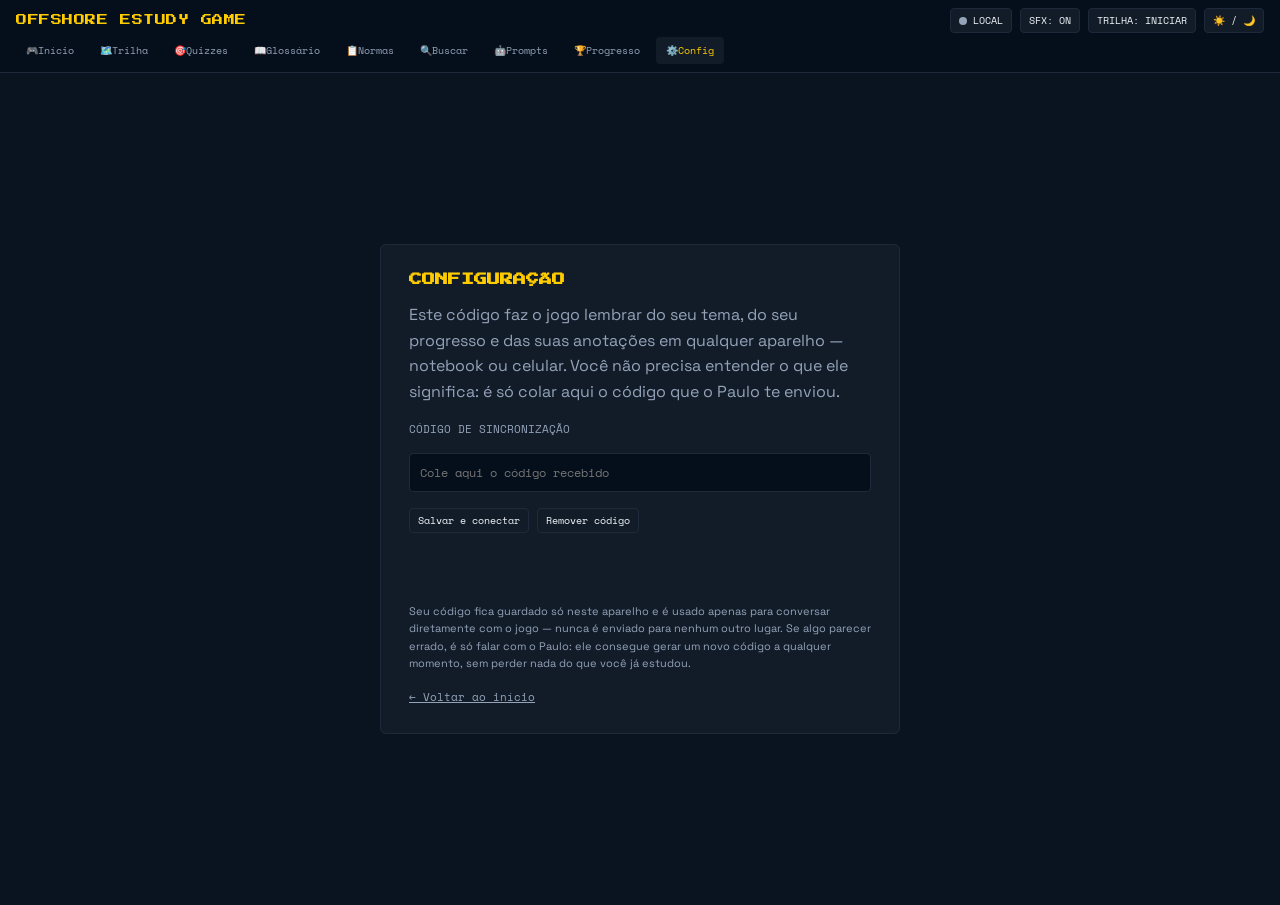
==== configuracao.html @ 3bb85105 "feat: primeira entrega — shell e navegação (Cockpit Mestre, tema, áudio, sync) Cabeçalho fixo com te" ====
<!DOCTYPE html>
<html lang="pt-BR" data-theme="dark">
<head>
<meta charset="UTF-8" />
<meta name="viewport" content="width=device-width, initial-scale=1.0" />
<title>Configuração — Offshore Estudy Game</title>
<link rel="preconnect" href="https://fonts.googleapis.com" />
<link rel="preconnect" href="https://fonts.gstatic.com" crossorigin />
<link href="https://fonts.googleapis.com/css2?family=Press+Start+2P&family=Space+Mono:wght@400;700&family=Space+Grotesk:wght@400;500;700&display=swap" rel="stylesheet" />
<link rel="stylesheet" href="assets/css/core-tokens.css" />
<link rel="stylesheet" href="assets/css/cockpit-master.css" />
<link rel="stylesheet" href="assets/css/crt-arcade.css" />
<link rel="stylesheet" href="assets/css/print.css" media="print" />
<style>
  .config-page { min-height: calc(100vh - 68px); display: flex; align-items: center; justify-content: center; padding: 24px; }
  .config-card { max-width: 520px; width: 100%; padding: 28px; display: flex; flex-direction: column; gap: 16px; }
  .config-card__title { margin: 0; font-size: 13px; }
  .config-card__text { font-family: var(--font-reading); color: var(--color-text-dim); margin: 0; line-height: 1.6; }
  .config-card__input { font-family: var(--font-mono); font-size: 12px; padding: 10px; background: var(--color-surface-lowest); border: 1px solid var(--color-surface-border); border-radius: 4px; color: var(--color-text-main); width: 100%; }
  .config-card__actions { display: flex; gap: 8px; flex-wrap: wrap; }
  .config-card__status { font-family: var(--font-mono); font-size: 11px; min-height: 16px; }
</style>
</head>
<body>

<main class="config-page">
  <section class="card config-card">
    <h1 class="font-display text-gold config-card__title">CONFIGURAÇÃO</h1>

    <p class="config-card__text">
      Este código faz o jogo lembrar do seu tema, do seu progresso e das suas anotações
      em qualquer aparelho — notebook ou celular. Você não precisa entender o que ele
      significa: é só colar aqui o código que o Paulo te enviou.
    </p>

    <label class="font-mono text-dim" for="token-input" style="font-size: 11px;">CÓDIGO DE SINCRONIZAÇÃO</label>
    <input type="password" id="token-input" class="config-card__input" placeholder="Cole aqui o código recebido" autocomplete="off" />

    <div class="config-card__actions">
      <button type="button" id="save-token-btn" class="cockpit-master__btn">Salvar e conectar</button>
      <button type="button" id="remove-token-btn" class="cockpit-master__btn">Remover código</button>
    </div>

    <p class="config-card__status" id="config-status"></p>

    <p class="config-card__text" style="font-size: 11px;">
      Seu código fica guardado só neste aparelho e é usado apenas para conversar
      diretamente com o jogo — nunca é enviado para nenhum outro lugar. Se algo parecer
      errado, é só falar com o Paulo: ele consegue gerar um novo código a qualquer momento,
      sem perder nada do que você já estudou.
    </p>

    <a href="index.html" class="font-mono text-dim" style="font-size: 11px;">← Voltar ao início</a>
  </section>
</main>

<script src="assets/js/theme-controller.js"></script>
<script src="assets/js/audio-engine.js"></script>
<script src="assets/js/state-store.js"></script>
<script src="assets/js/github-sync-client.js"></script>
<script src="assets/js/navigation.js"></script>
<script src="assets/js/cockpit-element.js"></script>
<script>
  const cockpit = SubseaCockpit.init({ activeNav: 'config' });

  const TOKEN_KEY = 'subsea_github_token';
  const input = document.getElementById('token-input');
  const status = document.getElementById('config-status');

  try {
    const existing = window.localStorage.getItem(TOKEN_KEY);
    if (existing) {
      input.value = existing;
      status.textContent = 'Já conectado neste aparelho.';
      status.className = 'config-card__status text-ok';
    }
  } catch (err) { /* localStorage indisponível */ }

  document.getElementById('save-token-btn').addEventListener('click', async () => {
    const value = input.value.trim();
    if (!value) {
      status.textContent = 'Cole o código antes de salvar.';
      status.className = 'config-card__status text-alert';
      return;
    }
    status.textContent = 'Verificando...';
    status.className = 'config-card__status text-dim';

    const client = new SubseaGithubSyncClient({ token: value, usuarioId: cockpit.store.getState().usuario.id });
    try {
      await client.validate();
      window.localStorage.setItem(TOKEN_KEY, value);
      cockpit.store.attachSyncClient(client);
      await cockpit.store.initialSync();
      cockpit.audio.playSuccess();
      status.textContent = 'Conectado! Seu progresso agora sincroniza entre aparelhos.';
      status.className = 'config-card__status text-ok';
    } catch (err) {
      cockpit.audio.playError();
      status.textContent = 'Não consegui confirmar esse código. Verifique se copiou certinho ou fale com o Paulo.';
      status.className = 'config-card__status text-alert';
    }
  });

  document.getElementById('remove-token-btn').addEventListener('click', () => {
    try { window.localStorage.removeItem(TOKEN_KEY); } catch (err) { /* noop */ }
    cockpit.store.detachSyncClient();
    input.value = '';
    status.textContent = 'Código removido. O jogo continua funcionando normalmente neste aparelho, só sem sincronizar.';
    status.className = 'config-card__status text-dim';
  });
</script>
</body>
</html>
---- assets/css/core-tokens.css ----
/*
  Offshore Estudy Game — Core Design Tokens
  Fonte de referência: stitch_subsea_quest_8_bit_edition/manual_do_design_system_16_bit_cockpit_mestre.md
  Modo Abissal (escuro) é o padrão em :root; modo Daylight (claro) é ativado via
  atributo [data-theme="light"] E classe .light-mode simultaneamente em <html> e <body>
  (correção de bug encontrada em three.js_2 — nunca aplicar em apenas um elemento).
*/

:root {
  /* Modo Abissal (dark, padrão) */
  --color-surface: #091420;
  --color-surface-lowest: #050f1b;
  --color-surface-card: #121c29;
  --color-surface-border: #1e293b;
  --color-primary-gold: #ffcc00;
  --color-accent-amber: #f59e0b;
  --color-cyan-glow: #06b6d4;
  --color-neon-green: #22c55e;
  --color-alert-red: #ef4444;
  --color-text-main: #f1f5f9;
  --color-text-dim: #94a3b8;

  /* Tipografia */
  --font-display: "Press Start 2P", "Courier New", monospace;
  --font-mono: "Space Mono", "Courier New", monospace;
  --font-reading: "Space Grotesk", "Inter", system-ui, sans-serif;

  /* Espaçamento e forma */
  --radius-card: 6px;
  --border-width: 1px;

  /* Breakpoint de navegação (RF-07 / D-06) */
  --breakpoint-desktop: 1024px;
}

html.light-mode,
html[data-theme="light"] {
  --color-surface: #f8f9ff !important;
  --color-surface-lowest: #eef1fb !important;
  --color-surface-card: #ffffff !important;
  --color-surface-border: #cbdbf5 !important;
  --color-primary-gold: #b45309 !important;
  --color-accent-amber: #b45309 !important;
  --color-cyan-glow: #0284c7 !important;
  --color-text-main: #0f172a !important;
  --color-text-dim: #475569 !important;
}

* {
  box-sizing: border-box;
}

body {
  margin: 0;
  background: var(--color-surface);
  color: var(--color-text-main);
  font-family: var(--font-reading);
  min-height: 100vh;
  transition: background-color 0.15s ease, color 0.15s ease;
}

.font-display { font-family: var(--font-display); }
.font-mono { font-family: var(--font-mono); }

.card {
  background: var(--color-surface-card);
  border: var(--border-width) solid var(--color-surface-border);
  border-radius: var(--radius-card);
}

.text-gold { color: var(--color-primary-gold); }
.text-dim { color: var(--color-text-dim); }
.text-alert { color: var(--color-alert-red); }
.text-ok { color: var(--color-neon-green); }

/* ---------- Layout genérico: tela de abertura ---------- */
.opening {
  min-height: calc(100vh - 68px);
  display: flex;
  align-items: center;
  justify-content: center;
  padding: 24px;
  position: relative;
}

.opening__hero {
  max-width: 480px;
  width: 100%;
  padding: 32px 24px;
  text-align: center;
  display: flex;
  flex-direction: column;
  gap: 16px;
  align-items: center;
}

.opening__eyebrow {
  letter-spacing: 0.1em;
  margin: 0;
}

.opening__title {
  margin: 0;
  font-size: 20px;
  line-height: 1.6;
}

.opening__subtitle {
  font-family: var(--font-reading);
  color: var(--color-text-dim);
  margin: 0;
}

.opening__start-btn {
  padding: 12px 24px;
  background: transparent;
  border: 2px solid var(--color-primary-gold);
  color: var(--color-primary-gold);
  border-radius: 4px;
  font-size: 12px;
  cursor: pointer;
}

.opening__start-btn:hover {
  background: var(--color-primary-gold);
  color: var(--color-surface-lowest);
}

.opening__hint {
  margin: 0;
}

/* ---------- Layout genérico: página placeholder ("em construção") ---------- */
.placeholder-page {
  min-height: calc(100vh - 68px);
  display: flex;
  align-items: center;
  justify-content: center;
  padding: 24px;
}

.placeholder-page__card {
  max-width: 520px;
  padding: 28px;
  display: flex;
  flex-direction: column;
  gap: 16px;
  text-align: center;
}

.placeholder-page__title {
  margin: 0;
  font-size: 14px;
  line-height: 1.6;
}

.placeholder-page__text {
  font-family: var(--font-reading);
  color: var(--color-text-dim);
  margin: 0;
}
---- assets/css/cockpit-master.css ----
/*
  Offshore Estudy Game — Cockpit Mestre (HUD fixo) + Navegação
  Breakpoint de troca menu superior <-> barra inferior: 1024px (RF-07 / D-06,
  confirmado em sessão /reversa-clarify).
*/

.cockpit-master {
  position: sticky;
  top: 0;
  z-index: 40;
  display: flex;
  flex-direction: column;
  gap: 4px;
  padding: 8px 16px;
  background: var(--color-surface-lowest);
  border-bottom: var(--border-width) solid var(--color-surface-border);
  font-family: var(--font-mono);
  font-size: 11px;
}

.cockpit-master__row {
  display: flex;
  align-items: center;
  justify-content: space-between;
  gap: 12px;
  flex-wrap: wrap;
}

.cockpit-master__brand {
  font-family: var(--font-display);
  font-size: 11px;
  color: var(--color-primary-gold);
  letter-spacing: 0.05em;
}

.cockpit-master__controls {
  display: flex;
  align-items: center;
  gap: 8px;
}

.cockpit-master__btn {
  display: inline-flex;
  align-items: center;
  gap: 6px;
  padding: 4px 8px;
  background: var(--color-surface-card);
  border: var(--border-width) solid var(--color-surface-border);
  border-radius: 4px;
  color: var(--color-text-main);
  font-family: var(--font-mono);
  font-size: 10px;
  cursor: pointer;
}

.cockpit-master__btn:hover {
  border-color: var(--color-primary-gold);
}

.cockpit-master__led {
  width: 8px;
  height: 8px;
  border-radius: 50%;
  background: var(--color-neon-green);
  box-shadow: 0 0 6px var(--color-neon-green);
}

.cockpit-master__led--pending {
  background: var(--color-accent-amber);
  box-shadow: 0 0 6px var(--color-accent-amber);
  animation: subsea-pulse 1.5s infinite;
}

.cockpit-master__led--off {
  background: var(--color-text-dim);
  box-shadow: none;
}

/* ---------- Navegação: desktop >= 1024px (menu no topo) ---------- */
.subsea-nav {
  display: flex;
  gap: 6px;
  overflow-x: auto;
}

.subsea-nav__link {
  padding: 6px 10px;
  border-radius: 4px;
  color: var(--color-text-dim);
  text-decoration: none;
  font-family: var(--font-mono);
  font-size: 10px;
  white-space: nowrap;
}

.subsea-nav__link:hover,
.subsea-nav__link[aria-current="page"] {
  color: var(--color-primary-gold);
  background: var(--color-surface-card);
}

.subsea-nav--bottom {
  display: none;
}

@media (max-width: 1023.98px) {
  .subsea-nav--top {
    display: none;
  }

  .subsea-nav--bottom {
    display: flex;
    position: fixed;
    left: 0;
    right: 0;
    bottom: 0;
    z-index: 40;
    justify-content: space-around;
    align-items: center;
    height: 68px;
    padding-bottom: env(safe-area-inset-bottom, 0);
    background: var(--color-surface-lowest);
    border-top: var(--border-width) solid var(--color-surface-border);
    overflow-x: auto;
  }

  .subsea-nav--bottom .subsea-nav__link {
    display: flex;
    flex-direction: column;
    align-items: center;
    gap: 2px;
    min-width: 48px;
    min-height: 48px;
    justify-content: center;
  }

  body {
    padding-bottom: 68px;
  }
}

@keyframes subsea-pulse {
  0%, 100% { opacity: 1; }
  50% { opacity: 0.4; }
}

/* Acessibilidade: RF-12 — desativa efeitos de shake/flash quando o SO pede movimento reduzido. */
@media (prefers-reduced-motion: reduce) {
  .cockpit-master__led--pending {
    animation: none;
  }
}
---- assets/css/crt-arcade.css ----
/*
  Offshore Estudy Game — Efeitos CRT/Arcade 16-bit
  Scanlines, chanfros e as classes de transição dramática (shake/flash).
  RF-12: prefers-reduced-motion desativa shake/flash, mantendo só a troca de conteúdo.
*/

.opening__scanlines,
.crt-scanlines {
  position: fixed;
  inset: 0;
  pointer-events: none;
  z-index: 30;
  background: linear-gradient(rgba(18, 16, 16, 0) 50%, rgba(0, 0, 0, 0.2) 50%);
  background-size: 100% 4px;
  mix-blend-mode: multiply;
}

.crt-chanfro {
  clip-path: polygon(8px 0, 100% 0, 100% calc(100% - 8px), calc(100% - 8px) 100%, 0 100%, 0 8px);
}

/* Transição dramática entre telas (ex.: Press Start -> Trilha). */
.subsea-transition-shake {
  animation: subsea-shake 0.15s ease-in-out 2;
}

.subsea-transition-flash::after {
  content: '';
  position: fixed;
  inset: 0;
  z-index: 50;
  background: #ffffff;
  opacity: 0;
  pointer-events: none;
  animation: subsea-flash 0.3s ease-out forwards;
}

@keyframes subsea-shake {
  0%, 100% { transform: translateY(0); }
  50% { transform: translateY(2px); }
}

@keyframes subsea-flash {
  0% { opacity: 0.6; }
  100% { opacity: 0; }
}

/* RF-12 / D-07: sem shake nem flash quando o sistema pede movimento reduzido. */
@media (prefers-reduced-motion: reduce) {
  .subsea-transition-shake {
    animation: none;
  }

  .subsea-transition-flash::after {
    animation: none;
    opacity: 0;
  }
}
---- assets/css/print.css ----
/*
  Offshore Estudy Game — Folha de impressão/exportação
  RF-08: ao imprimir/exportar, oculta o Cockpit Mestre e a navegação,
  deixando apenas o conteúdo (módulo, anotações) legível em papel.
*/

@media print {
  #cockpit-master-mount,
  .subsea-nav,
  .subsea-nav--top,
  .subsea-nav--bottom,
  .opening__scanlines,
  .crt-scanlines {
    display: none !important;
  }

  body {
    background: #ffffff !important;
    color: #000000 !important;
    padding-bottom: 0 !important;
  }

  .card,
  [class*="__card"] {
    border: 1px solid #000000 !important;
    box-shadow: none !important;
  }

  a[href]::after {
    content: "";
  }
}
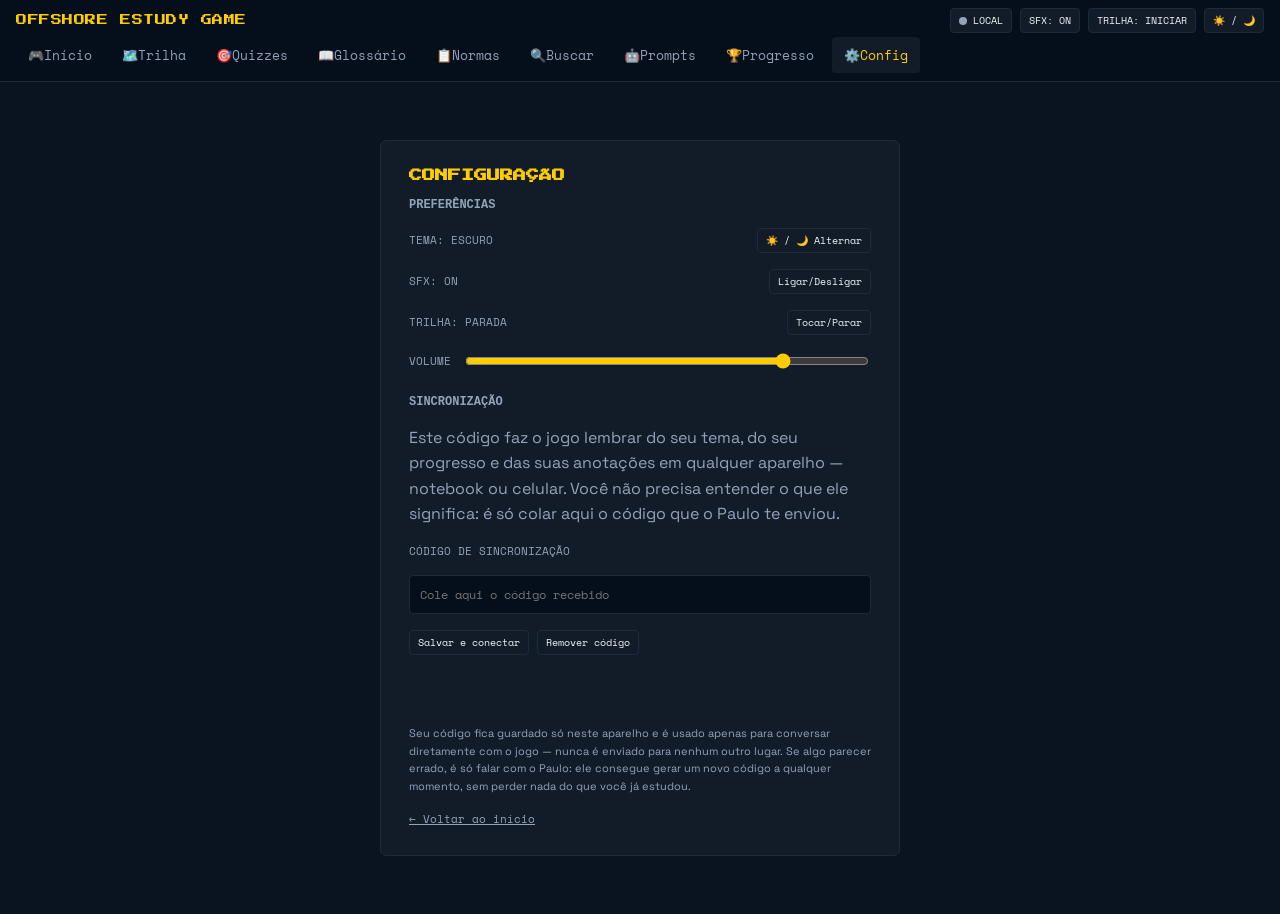
==== commit 46614188: "feat: amenidades - trilha sonora, fonte do menu, tela de inicio e config - Trilha sonora (BGM) reesc" ====
--- a/configuracao.html
+++ b/configuracao.html
@@ -19,6 +19,9 @@
   .config-card__input { font-family: var(--font-mono); font-size: 12px; padding: 10px; background: var(--color-surface-lowest); border: 1px solid var(--color-surface-border); border-radius: 4px; color: var(--color-text-main); width: 100%; }
   .config-card__actions { display: flex; gap: 8px; flex-wrap: wrap; }
   .config-card__status { font-family: var(--font-mono); font-size: 11px; min-height: 16px; }
+  .config-card__pref-row { display: flex; align-items: center; justify-content: space-between; gap: 12px; flex-wrap: wrap; }
+  .config-card__pref-label { font-family: var(--font-mono); font-size: 11px; color: var(--color-text-dim); }
+  .config-card__volume { flex: 1; min-width: 120px; accent-color: var(--color-primary-gold); }
 </style>
 </head>
 <body>
@@ -26,6 +29,30 @@
 <main class="config-page">
   <section class="card config-card">
     <h1 class="font-display text-gold config-card__title">CONFIGURAÇÃO</h1>
+
+    <h2 class="font-mono text-dim" style="font-size: 12px; margin: 0;">PREFERÊNCIAS</h2>
+
+    <div class="config-card__pref-row">
+      <span class="config-card__pref-label" id="pref-tema-label">TEMA: ESCURO</span>
+      <button type="button" id="pref-tema-btn" class="cockpit-master__btn">☀️ / 🌙 Alternar</button>
+    </div>
+
+    <div class="config-card__pref-row">
+      <span class="config-card__pref-label" id="pref-sfx-label">SFX: ON</span>
+      <button type="button" id="pref-sfx-btn" class="cockpit-master__btn">Ligar/Desligar</button>
+    </div>
+
+    <div class="config-card__pref-row">
+      <span class="config-card__pref-label" id="pref-bgm-label">TRILHA: PARADA</span>
+      <button type="button" id="pref-bgm-btn" class="cockpit-master__btn">Tocar/Parar</button>
+    </div>
+
+    <div class="config-card__pref-row">
+      <label class="config-card__pref-label" for="pref-volume">VOLUME</label>
+      <input type="range" id="pref-volume" class="config-card__volume" min="0" max="100" step="5" />
+    </div>
+
+    <h2 class="font-mono text-dim" style="font-size: 12px; margin: 8px 0 0;">SINCRONIZAÇÃO</h2>
 
     <p class="config-card__text">
       Este código faz o jogo lembrar do seu tema, do seu progresso e das suas anotações
@@ -62,6 +89,55 @@
 <script src="assets/js/cockpit-element.js"></script>
 <script>
   const cockpit = SubseaCockpit.init({ activeNav: 'config' });
+
+  (function wirePreferencias() {
+    const temaLabel = document.getElementById('pref-tema-label');
+    const temaBtn = document.getElementById('pref-tema-btn');
+    const sfxLabel = document.getElementById('pref-sfx-label');
+    const sfxBtn = document.getElementById('pref-sfx-btn');
+    const bgmLabel = document.getElementById('pref-bgm-label');
+    const bgmBtn = document.getElementById('pref-bgm-btn');
+    const volumeInput = document.getElementById('pref-volume');
+
+    function atualizarLabels() {
+      const estado = cockpit.store.getState();
+      temaLabel.textContent = `TEMA: ${cockpit.theme.getTheme() === 'light' ? 'CLARO' : 'ESCURO'}`;
+      sfxLabel.textContent = `SFX: ${estado.audio.sfxEnabled ? 'ON' : 'MUTE'}`;
+      bgmLabel.textContent = `TRILHA: ${cockpit.audio.isBgmPlaying() ? 'TOCANDO' : 'PARADA'}`;
+      volumeInput.value = Math.round(estado.audio.volume * 100);
+    }
+
+    temaBtn.addEventListener('click', () => {
+      cockpit.theme.toggle();
+      atualizarLabels();
+    });
+
+    sfxBtn.addEventListener('click', () => {
+      const muted = cockpit.audio.toggleMute();
+      cockpit.store.setAudio({ sfxEnabled: !muted });
+      if (!muted) cockpit.audio.playBlip(700, 0.08);
+      atualizarLabels();
+    });
+
+    bgmBtn.addEventListener('click', () => {
+      if (cockpit.audio.isBgmPlaying()) {
+        cockpit.audio.stopChiptuneBgm();
+        cockpit.store.setAudio({ bgmEnabled: false });
+      } else {
+        cockpit.audio.startChiptuneBgm();
+        cockpit.store.setAudio({ bgmEnabled: true });
+      }
+      atualizarLabels();
+    });
+
+    volumeInput.addEventListener('input', (e) => {
+      const volume = Number(e.target.value) / 100;
+      cockpit.audio.setVolume(volume);
+      cockpit.store.setAudio({ volume });
+    });
+
+    atualizarLabels();
+  })();
 
   const TOKEN_KEY = 'subsea_github_token';
   const input = document.getElementById('token-input');
--- a/assets/css/core-tokens.css
+++ b/assets/css/core-tokens.css
@@ -81,9 +81,107 @@
   justify-content: center;
   padding: 24px;
   position: relative;
+  overflow: hidden;
+  background-image:
+    radial-gradient(ellipse at center, rgba(9, 20, 32, 0) 35%, rgba(9, 20, 32, 0.75) 100%),
+    url('img/opening/plataforma-noturna.jpg');
+  background-size: cover;
+  background-position: center;
+  background-repeat: no-repeat;
+  animation: subsea-flare-flicker 4s ease-in-out infinite;
+}
+
+.opening__stars {
+  position: absolute;
+  inset: 0;
+  pointer-events: none;
+  z-index: 1;
+}
+
+.opening__star {
+  position: absolute;
+  width: 3px;
+  height: 3px;
+  border-radius: 50%;
+  background: var(--color-primary-gold);
+  box-shadow: 0 0 4px 1px var(--color-primary-gold);
+  opacity: 0;
+  animation: subsea-star-twinkle 3.2s ease-in-out infinite;
+}
+
+.opening__water-shimmer {
+  position: absolute;
+  left: 0;
+  right: 0;
+  bottom: 0;
+  height: 22%;
+  pointer-events: none;
+  z-index: 1;
+  background: linear-gradient(100deg, transparent 30%, rgba(255, 204, 0, 0.06) 45%, transparent 60%);
+  background-size: 250% 100%;
+  animation: subsea-water-shimmer 7s linear infinite;
+}
+
+.opening__rafaela {
+  position: absolute;
+  right: 6%;
+  bottom: 0;
+  height: 62%;
+  max-height: 420px;
+  width: auto;
+  z-index: 1;
+  image-rendering: pixelated;
+  filter: drop-shadow(0 8px 12px rgba(0, 0, 0, 0.5));
+  animation: subsea-idle-bob 3s ease-in-out infinite;
+}
+
+@media (max-width: 900px) {
+  .opening__rafaela {
+    display: none;
+  }
+}
+
+@keyframes subsea-flare-flicker {
+  0%, 100% { filter: brightness(1); }
+  45% { filter: brightness(1.06); }
+  50% { filter: brightness(0.97); }
+  55% { filter: brightness(1.04); }
+}
+
+@keyframes subsea-star-twinkle {
+  0%, 100% { opacity: 0; }
+  50% { opacity: 0.9; }
+}
+
+@keyframes subsea-water-shimmer {
+  0% { background-position: 0% 0%; }
+  100% { background-position: -250% 0%; }
+}
+
+@keyframes subsea-idle-bob {
+  0%, 100% { transform: translateY(0); }
+  50% { transform: translateY(-6px); }
+}
+
+@media (prefers-reduced-motion: reduce) {
+  .opening {
+    animation: none;
+  }
+  .opening__star {
+    animation: none;
+    opacity: 0.6;
+  }
+  .opening__water-shimmer {
+    animation: none;
+  }
+  .opening__rafaela {
+    animation: none;
+  }
 }
 
 .opening__hero {
+  position: relative;
+  z-index: 2;
   max-width: 480px;
   width: 100%;
   padding: 32px 24px;
@@ -159,3 +257,519 @@
   color: var(--color-text-dim);
   margin: 0;
 }
+
+/* ---------- Progresso / Dossiê ---------- */
+.progresso-page {
+  max-width: 720px;
+  margin: 0 auto;
+  padding: 24px;
+  display: flex;
+  flex-direction: column;
+  gap: 20px;
+}
+
+.progresso-page__resumo,
+.progresso-page__modulos {
+  padding: 24px;
+  display: flex;
+  flex-direction: column;
+  gap: 12px;
+}
+
+.progresso-page__title,
+.progresso-page__subtitle {
+  margin: 0;
+  font-size: 14px;
+}
+
+.progresso-page__patente,
+.progresso-page__xp {
+  display: flex;
+  justify-content: space-between;
+  align-items: baseline;
+  font-size: 14px;
+}
+
+.progresso-page__contador {
+  font-size: 12px;
+  color: var(--color-text-dim);
+}
+
+.progresso-page__link-conquistas {
+  align-self: flex-start;
+  text-decoration: none;
+}
+
+.progresso-page__lista {
+  list-style: none;
+  margin: 0;
+  padding: 0;
+  display: flex;
+  flex-direction: column;
+  gap: 6px;
+  font-family: var(--font-mono);
+  font-size: 12px;
+}
+
+/* ---------- Galeria de Conquistas ---------- */
+.conquistas-page {
+  max-width: 900px;
+  margin: 0 auto;
+  padding: 24px;
+  display: flex;
+  flex-direction: column;
+  gap: 20px;
+}
+
+.conquistas-page__header {
+  padding: 20px 24px;
+  display: flex;
+  justify-content: space-between;
+  align-items: center;
+  flex-wrap: wrap;
+  gap: 8px;
+}
+
+.conquistas-page__title {
+  margin: 0;
+  font-size: 14px;
+}
+
+.conquistas-page__grid {
+  display: grid;
+  grid-template-columns: repeat(auto-fill, minmax(220px, 1fr));
+  gap: 16px;
+}
+
+.insignia {
+  padding: 16px;
+  display: flex;
+  flex-direction: column;
+  align-items: center;
+  gap: 8px;
+  text-align: center;
+}
+
+.insignia__icone {
+  font-size: 28px;
+}
+
+.insignia__titulo {
+  font-size: 11px;
+  line-height: 1.5;
+}
+
+.insignia__descricao {
+  font-family: var(--font-reading);
+  font-size: 12px;
+}
+
+/* RN-05: insígnias bloqueadas ficam esmaecidas, nunca escondidas. */
+.insignia--bloqueada {
+  opacity: 0.4;
+  filter: grayscale(0.6);
+}
+
+/* ---------- Glossário ---------- */
+.glossario-page {
+  max-width: 760px;
+  margin: 0 auto;
+  padding: 24px;
+  display: flex;
+  flex-direction: column;
+  gap: 16px;
+}
+
+.glossario-page__header {
+  padding: 20px 24px;
+  display: flex;
+  flex-direction: column;
+  gap: 12px;
+}
+
+.glossario-page__title {
+  margin: 0;
+  font-size: 14px;
+}
+
+.glossario-page__busca {
+  font-family: var(--font-mono);
+  font-size: 13px;
+  padding: 10px;
+  background: var(--color-surface-lowest);
+  border: 1px solid var(--color-surface-border);
+  border-radius: 4px;
+  color: var(--color-text-main);
+  width: 100%;
+}
+
+.glossario-page__indice {
+  display: flex;
+  flex-wrap: wrap;
+  gap: 4px;
+}
+
+.glossario-page__letra {
+  font-family: var(--font-mono);
+  font-size: 11px;
+  width: 26px;
+  height: 26px;
+  border: 1px solid var(--color-surface-border);
+  background: var(--color-surface-lowest);
+  color: var(--color-text-dim);
+  border-radius: 4px;
+  cursor: pointer;
+}
+
+.glossario-page__letra:hover {
+  color: var(--color-primary-gold);
+  border-color: var(--color-primary-gold);
+}
+
+.glossario-page__controles {
+  display: flex;
+  align-items: center;
+  justify-content: space-between;
+  flex-wrap: wrap;
+  gap: 8px;
+  font-size: 11px;
+}
+
+.glossario-page__page-size select {
+  font-family: var(--font-mono);
+  background: var(--color-surface-lowest);
+  color: var(--color-text-main);
+  border: 1px solid var(--color-surface-border);
+  border-radius: 4px;
+  padding: 2px 4px;
+  margin-left: 4px;
+}
+
+.glossario-page__lista {
+  display: flex;
+  flex-direction: column;
+  gap: 10px;
+}
+
+.glossario-page__vazio {
+  padding: 24px;
+  text-align: center;
+  display: flex;
+  flex-direction: column;
+  gap: 8px;
+}
+
+.glossario-page__termo {
+  padding: 16px;
+  display: flex;
+  flex-direction: column;
+  gap: 12px;
+}
+
+.glossario-page__termo-linha {
+  display: flex;
+  gap: 12px;
+  align-items: flex-start;
+}
+
+.glossario-page__thumb-btn {
+  position: relative;
+  flex-shrink: 0;
+  width: 56px;
+  height: 56px;
+  padding: 0;
+  border: 1px solid var(--color-surface-border);
+  background: var(--color-surface-lowest);
+  cursor: pointer;
+  overflow: hidden;
+}
+
+.glossario-page__thumb-btn:hover {
+  border-color: var(--color-primary-gold);
+}
+
+.glossario-page__thumb {
+  width: 100%;
+  height: 100%;
+  object-fit: cover;
+  display: block;
+}
+
+.glossario-page__thumb-lupa {
+  position: absolute;
+  right: 2px;
+  bottom: 2px;
+  font-size: 10px;
+  background: rgba(0, 0, 0, 0.6);
+  border-radius: 2px;
+  padding: 1px 2px;
+  line-height: 1;
+}
+
+/* ---------- Lightbox de imagem ---------- */
+.glossario-lightbox {
+  position: fixed;
+  inset: 0;
+  z-index: 60;
+  background: rgba(0, 0, 0, 0.9);
+  display: flex;
+  align-items: center;
+  justify-content: center;
+  padding: 32px;
+  cursor: zoom-out;
+}
+
+.glossario-lightbox[hidden] {
+  display: none;
+}
+
+.glossario-lightbox__imagem {
+  max-width: 100%;
+  max-height: 100%;
+  object-fit: contain;
+  border: 1px solid var(--color-primary-gold);
+  cursor: default;
+}
+
+.glossario-lightbox__fechar {
+  position: absolute;
+  top: 16px;
+  right: 16px;
+  width: 36px;
+  height: 36px;
+  background: var(--color-surface-card);
+  border: 1px solid var(--color-primary-gold);
+  color: var(--color-primary-gold);
+  font-size: 16px;
+  cursor: pointer;
+}
+
+.glossario-page__termo-icone {
+  font-size: 24px;
+}
+
+.glossario-page__termo-titulo {
+  margin: 0 0 6px 0;
+  font-size: 12px;
+  line-height: 1.6;
+}
+
+.glossario-page__termo-definicao {
+  font-family: var(--font-reading);
+  font-size: 13px;
+  margin: 0;
+  line-height: 1.5;
+}
+
+.glossario-page__link-modulo {
+  display: inline-block;
+  margin-top: 6px;
+  font-size: 11px;
+  text-decoration: none;
+  color: var(--color-cyan-glow);
+}
+
+.glossario-page__link-modulo:visited {
+  color: var(--color-cyan-glow);
+}
+
+.glossario-page__link-modulo:hover {
+  text-decoration: underline;
+}
+
+.glossario-page__paginacao {
+  display: flex;
+  flex-wrap: wrap;
+  gap: 6px;
+  justify-content: center;
+}
+
+.glossario-page mark {
+  background: var(--color-primary-gold);
+  color: var(--color-surface-lowest);
+  border-radius: 2px;
+  padding: 0 2px;
+}
+
+/* ---------- Biblioteca de Normas Técnicas (feature 004) ---------- */
+.normas-page {
+  max-width: 760px;
+  margin: 0 auto;
+  padding: 24px;
+  display: flex;
+  flex-direction: column;
+  gap: 16px;
+}
+
+.normas-page__header {
+  padding: 20px 24px;
+  display: flex;
+  flex-direction: column;
+  gap: 12px;
+}
+
+.normas-page__title {
+  margin: 0;
+  font-size: 14px;
+}
+
+.normas-page__busca {
+  font-family: var(--font-mono);
+  font-size: 13px;
+  padding: 10px;
+  background: var(--color-surface-lowest);
+  border: 1px solid var(--color-surface-border);
+  border-radius: 4px;
+  color: var(--color-text-main);
+  width: 100%;
+}
+
+.normas-page__aviso {
+  font-family: var(--font-reading);
+  font-size: 12px;
+  margin: 0;
+}
+
+.normas-page__pills {
+  display: flex;
+  flex-wrap: wrap;
+  gap: 6px;
+}
+
+.normas-page__pill {
+  font-family: var(--font-mono);
+  font-size: 11px;
+  padding: 6px 10px;
+  border: 1px solid var(--color-surface-border);
+  background: var(--color-surface-lowest);
+  color: var(--color-text-dim);
+  border-radius: 4px;
+  cursor: pointer;
+}
+
+.normas-page__pill:hover {
+  border-color: var(--color-primary-gold);
+  color: var(--color-primary-gold);
+}
+
+.normas-page__pill--ativo {
+  background: var(--color-primary-gold);
+  border-color: var(--color-primary-gold);
+  color: var(--color-surface-lowest);
+  font-weight: bold;
+}
+
+.normas-page__controles {
+  display: flex;
+  align-items: center;
+  justify-content: space-between;
+  flex-wrap: wrap;
+  gap: 8px;
+  font-size: 11px;
+}
+
+.normas-page__page-size select {
+  font-family: var(--font-mono);
+  background: var(--color-surface-lowest);
+  color: var(--color-text-main);
+  border: 1px solid var(--color-surface-border);
+  border-radius: 4px;
+  padding: 2px 4px;
+  margin-left: 4px;
+}
+
+.normas-page__lista {
+  display: flex;
+  flex-direction: column;
+  gap: 20px;
+}
+
+.normas-page__grupo {
+  display: flex;
+  flex-direction: column;
+  gap: 10px;
+}
+
+.normas-page__grupo-titulo {
+  margin: 0;
+  font-size: 12px;
+  padding-bottom: 4px;
+  border-bottom: 1px solid var(--color-surface-border);
+}
+
+.normas-page__vazio {
+  padding: 24px;
+  text-align: center;
+  display: flex;
+  flex-direction: column;
+  gap: 8px;
+}
+
+.normas-page__norma {
+  padding: 16px;
+  display: flex;
+  flex-direction: column;
+  gap: 10px;
+}
+
+.normas-page__norma-cabecalho {
+  display: flex;
+  align-items: flex-start;
+  justify-content: space-between;
+  gap: 10px;
+  flex-wrap: wrap;
+}
+
+.normas-page__norma-codigo {
+  margin: 0;
+  font-size: 12px;
+  line-height: 1.6;
+}
+
+.normas-page__badge {
+  font-family: var(--font-mono);
+  font-size: 10px;
+  padding: 3px 6px;
+  background: var(--color-surface-lowest);
+  border: 1px solid var(--color-primary-gold);
+  color: var(--color-primary-gold);
+  border-radius: 4px;
+  white-space: nowrap;
+}
+
+.normas-page__norma-resumo {
+  font-family: var(--font-reading);
+  font-size: 13px;
+  margin: 0;
+  line-height: 1.5;
+}
+
+.normas-page__tags {
+  display: flex;
+  flex-wrap: wrap;
+  gap: 6px;
+}
+
+.normas-page__tag {
+  font-family: var(--font-mono);
+  font-size: 10px;
+  padding: 2px 6px;
+  background: var(--color-surface-lowest);
+  border: 1px solid var(--color-surface-border);
+  color: var(--color-text-dim);
+  border-radius: 4px;
+}
+
+.normas-page__paginacao {
+  display: flex;
+  flex-wrap: wrap;
+  gap: 6px;
+  justify-content: center;
+}
+
+.normas-page mark {
+  background: var(--color-primary-gold);
+  color: var(--color-surface-lowest);
+  border-radius: 2px;
+  padding: 0 2px;
+}
--- a/assets/css/cockpit-master.css
+++ b/assets/css/cockpit-master.css
@@ -84,12 +84,12 @@
 }
 
 .subsea-nav__link {
-  padding: 6px 10px;
+  padding: 8px 12px;
   border-radius: 4px;
   color: var(--color-text-dim);
   text-decoration: none;
   font-family: var(--font-mono);
-  font-size: 10px;
+  font-size: 13px;
   white-space: nowrap;
 }
 
--- a/assets/css/crt-arcade.css
+++ b/assets/css/crt-arcade.css
@@ -56,3 +56,58 @@
     opacity: 0;
   }
 }
+
+/* Transição "mergulho" (bolhas subindo), usada junto do shake/flash em transições de destaque. */
+.subsea-dive-transition {
+  position: fixed;
+  inset: 0;
+  z-index: 55;
+  pointer-events: none;
+  overflow: hidden;
+  opacity: 0;
+}
+
+.subsea-dive-transition--active {
+  opacity: 1;
+}
+
+.subsea-dive-transition__bubble {
+  position: absolute;
+  bottom: -40px;
+  width: 14px;
+  height: 14px;
+  border-radius: 50%;
+  background: radial-gradient(circle at 35% 30%, rgba(255, 255, 255, 0.9), rgba(6, 182, 212, 0.35) 60%, rgba(6, 182, 212, 0) 70%);
+  opacity: 0;
+}
+
+.subsea-dive-transition--active .subsea-dive-transition__bubble {
+  animation: subsea-bubble-rise 0.65s ease-in forwards;
+}
+
+.subsea-dive-transition__bubble:nth-child(1) { left: 3%; width: 10px; height: 10px; animation-delay: 0s; }
+.subsea-dive-transition__bubble:nth-child(2) { left: 10%; width: 20px; height: 20px; animation-delay: 0.05s; }
+.subsea-dive-transition__bubble:nth-child(3) { left: 18%; width: 8px; height: 8px; animation-delay: 0.1s; }
+.subsea-dive-transition__bubble:nth-child(4) { left: 26%; width: 16px; height: 16px; animation-delay: 0.02s; }
+.subsea-dive-transition__bubble:nth-child(5) { left: 34%; width: 12px; height: 12px; animation-delay: 0.12s; }
+.subsea-dive-transition__bubble:nth-child(6) { left: 42%; width: 22px; height: 22px; animation-delay: 0.04s; }
+.subsea-dive-transition__bubble:nth-child(7) { left: 50%; width: 9px; height: 9px; animation-delay: 0.08s; }
+.subsea-dive-transition__bubble:nth-child(8) { left: 58%; width: 18px; height: 18px; animation-delay: 0.01s; }
+.subsea-dive-transition__bubble:nth-child(9) { left: 66%; width: 11px; height: 11px; animation-delay: 0.14s; }
+.subsea-dive-transition__bubble:nth-child(10) { left: 74%; width: 24px; height: 24px; animation-delay: 0.06s; }
+.subsea-dive-transition__bubble:nth-child(11) { left: 82%; width: 10px; height: 10px; animation-delay: 0.1s; }
+.subsea-dive-transition__bubble:nth-child(12) { left: 89%; width: 16px; height: 16px; animation-delay: 0.03s; }
+.subsea-dive-transition__bubble:nth-child(13) { left: 95%; width: 8px; height: 8px; animation-delay: 0.09s; }
+.subsea-dive-transition__bubble:nth-child(14) { left: 55%; width: 14px; height: 14px; animation-delay: 0.16s; }
+
+@keyframes subsea-bubble-rise {
+  0% { transform: translateY(0) scale(0.6); opacity: 0; }
+  15% { opacity: 0.9; }
+  100% { transform: translateY(-110vh) scale(1.1); opacity: 0; }
+}
+
+@media (prefers-reduced-motion: reduce) {
+  .subsea-dive-transition {
+    display: none;
+  }
+}
